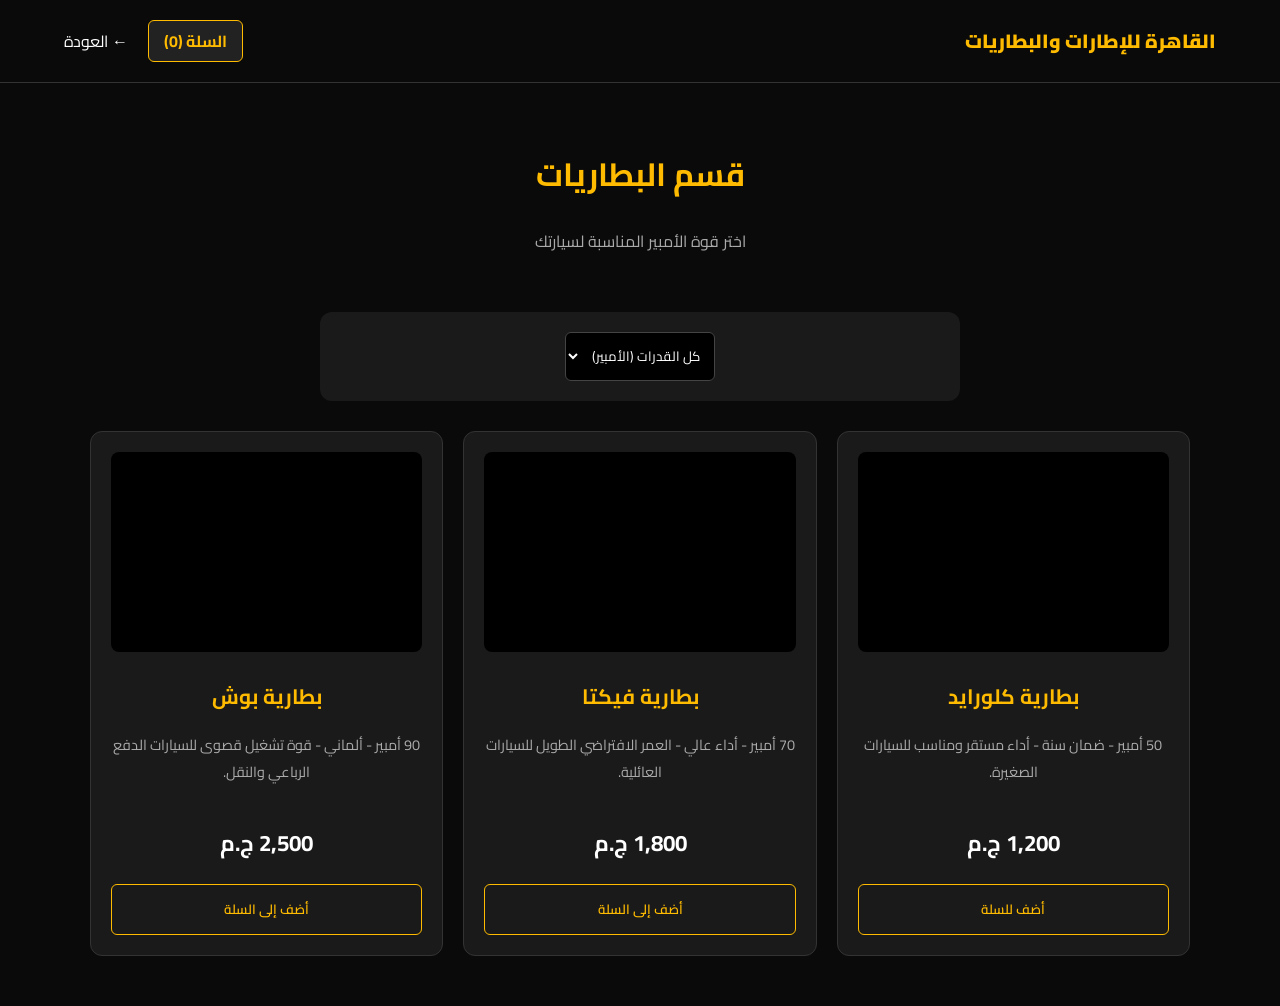
==== batteries.html @ e6e38082 "Add files via upload" ====
<!DOCTYPE html>
<html lang="ar" dir="rtl">
<head>
    <meta charset="UTF-8">
    <meta name="viewport" content="width=device-width, initial-scale=1.0">
    <title>قسم البطاريات - القاهرة للإطارات والبطاريات</title>
    <link href="https://fonts.googleapis.com/css2?family=Cairo:wght@400;600;700;900&display=swap" rel="stylesheet">
    
    <style>
        :root {
            --bg-color: #0a0a0a;
            --card-bg: #1a1a1a;
            --accent-gold: #ffbb00;
            --text-main: #ffffff;
            --text-muted: #aaaaaa;
        }

        body {
            background-color: var(--bg-color);
            color: var(--text-main);
            font-family: 'Cairo', sans-serif;
            margin: 0;
            padding: 0;
        }

        header {
            padding: 20px 5%;
            display: flex;
            justify-content: space-between;
            align-items: center;
            border-bottom: 1px solid #333;
        }

        .header-links {
            display: flex;
            gap: 20px;
            align-items: center;
        }

        .cart-link {
            color: var(--accent-gold);
            text-decoration: none;
            font-weight: 700;
            background: #222;
            padding: 5px 15px;
            border-radius: 6px;
            border: 1px solid var(--accent-gold);
        }

        .section-header { text-align: center; padding: 40px 20px; }
        .section-header h1 { color: var(--accent-gold); }

        /* حاوية الفلتر */
        .filter-container {
            background-color: var(--card-bg);
            padding: 20px;
            max-width: 600px;
            margin: 0 auto 30px;
            border-radius: 12px;
            display: flex;
            gap: 15px;
            justify-content: center;
        }

        select {
            background-color: #000;
            color: white;
            padding: 10px;
            border: 1px solid #444;
            border-radius: 6px;
            cursor: pointer;
            font-family: 'Cairo', sans-serif;
        }

        .products-grid {
            display: grid;
            grid-template-columns: repeat(auto-fit, minmax(280px, 1fr));
            gap: 20px;
            padding: 0 5% 50px;
            max-width: 1100px;
            margin: 0 auto;
        }

        .product-card {
            background-color: var(--card-bg);
            padding: 20px;
            border-radius: 12px;
            text-align: center;
            border: 1px solid #333;
            display: flex;
            flex-direction: column;
            justify-content: space-between;
            transition: transform 0.3s ease, border-color 0.3s ease;
        }

        .product-card:hover {
            transform: translateY(-5px);
            border-color: var(--accent-gold);
        }

        /* تنسيق صورة المنتج */
        .product-image {
            width: 100%;
            height: 200px;
            background-color: #000;
            border-radius: 8px;
            margin-bottom: 15px;
            background-size: cover;
            background-position: center;
        }

        .product-title { 
            color: var(--accent-gold); 
            margin: 10px 0; 
            font-size: 1.3rem;
        }
        
        .product-desc {
            color: var(--text-muted);
            margin: 5px 0 15px;
            font-size: 0.9rem;
        }

        .product-price {
            font-size: 1.4rem;
            font-weight: 700;
            margin-bottom: 20px;
        }

        /* زر الإضافة للسلة */
        .buy-btn {
            background-color: transparent;
            color: var(--accent-gold);
            border: 1px solid var(--accent-gold);
            padding: 12px;
            border-radius: 6px;
            cursor: pointer;
            font-family: 'Cairo', sans-serif;
            font-weight: 600;
            transition: all 0.3s ease;
            width: 100%;
            margin-top: auto;
        }

        .buy-btn:hover {
            background-color: var(--accent-gold);
            color: #000;
        }
    </style>
</head>
<body>
    <audio id="ClikToAdd" src="sound/add.ogg"></audio>
    <header>
        <div style="color: var(--accent-gold); font-weight: 900; font-size: 1.2rem;">القاهرة للإطارات والبطاريات</div>
        <div class="header-links">
            <!-- رابط سلة المشتريات -->
            <a href="cart.html" class="cart-link" id="cartCounter">السلة (0)</a>
            <a href="index.html" style="color:white; text-decoration:none;">&larr; العودة</a>
        </div>
    </header>

    <div class="section-header">
        <h1>قسم البطاريات</h1>
        <p style="color: var(--text-muted);">اختر قوة الأمبير المناسبة لسيارتك</p>
    </div>

    <!-- فلتر البطاريات -->
    <div class="filter-container">
        <select id="ampereFilter" onchange="filterBatteries()">
            <option value="all">كل القدرات (الأمبير)</option>
            <option value="50">50 أمبير</option>
            <option value="70">70 أمبير</option>
            <option value="90">90 أمبير</option>
        </select>
    </div>

    <!-- شبكة بطاريات -->
    <div class="products-grid" id="batteriesGrid">
        
        <!-- قمنا بإضافة onclick="addToCart(this)" للزر -->
        <div class="product-card" data-amp="50">
            <div class="product-image" style="background-image: url('image/batteries.jpg');"></div>
            <h3 class="product-title">بطارية كلورايد</h3>
            <p class="product-desc">50 أمبير - ضمان سنة - أداء مستقر ومناسب للسيارات الصغيرة.</p>
            <p class="product-price">1,200 ج.م</p>
           <button class="buy-btn" onclick="addToCart('بطارية كلورايد', '50 امبير', 1200, 'image/batteries.jpg')">أضف للسلة</button>
        </div>

        <div class="product-card" data-amp="70">
            <div class="product-image" style="background-image: url('image/batteries.jpg');"></div>
            <h3 class="product-title">بطارية فيكتا</h3>
            <p class="product-desc">70 أمبير - أداء عالي - العمر الافتراضي الطويل للسيارات العائلية.</p>
            <p class="product-price">1,800 ج.م</p>
            <button class="buy-btn" onclick="addToCart('بطارية فيكتا', '70 أمبير - أداء عالي', 1800, 'image/batteries.jpg')">أضف إلى السلة</button>
        </div>

        <div class="product-card" data-amp="90">
            <div class="product-image" style="background-image: url('image/batteries.jpg');"></div>
            <h3 class="product-title">بطارية بوش</h3>
            <p class="product-desc">90 أمبير - ألماني - قوة تشغيل قصوى للسيارات الدفع الرباعي والنقل.</p>
            <p class="product-price">2,500 ج.م</p>
            <button class="buy-btn" onclick="addToCart('بطارية بوش', '90 أمبير - أداء عالي', 2500, 'image/batteries.jpg')">أضف إلى السلة</button>
        </div>

    </div>

    <script>
        // جلب عنصر الصوت
        const clikSound = document.getElementById('ClikToAdd');

        // ----------------------------------------------------
        // نظام فلترة البطاريات
        // ----------------------------------------------------
        function filterBatteries() {
            const val = document.getElementById('ampereFilter').value;
            const cards = document.querySelectorAll('.product-card');
            
            cards.forEach(card => {
                const amp = card.getAttribute('data-amp');
                if (val === 'all' || amp === val) {
                    card.style.display = 'flex';
                } else {
                    card.style.display = 'none';
                }
            });
        }

        // ----------------------------------------------------
        // نظام سلة المشتريات (JSON & LocalStorage)
        // ----------------------------------------------------

        // اسم المفتاح الموحد لتخزين السلة لضمان عدم حدوث أخطاء
        const CART_KEY = 'cairo_cart';

        // 1. دالة تحديث عداد السلة في الأعلى
        function updateCartCount() {
            // جلب البيانات من LocalStorage باستخدام المفتاح الموحد
            let cart = JSON.parse(localStorage.getItem(CART_KEY)) || [];
            
            // حساب إجمالي الكميات
            let totalItems = 0;
            cart.forEach(item => {
                // استخدام qty لتتطابق مع الدالة التي تضيف المنتج
                totalItems += item.qty; 
            });

            // تحديث الرقم في الرابط (العداد)
            document.getElementById('cartCounter').innerText = `السلة (${totalItems})`;
        }

        // 2. دالة إضافة المنتج للسلة
        function addToCart(productName, productDesc, productPrice, productImage) {
            // تشغيل الصوت مع إعادته للصفر لتجنب تأخير التشغيل عند النقر السريع المتتالي
            if (clikSound) {
                clikSound.currentTime = 0; 
                clikSound.play();
            }

            // جلب السلة الموجودة باستخدام المفتاح الموحد
            let cart = JSON.parse(localStorage.getItem(CART_KEY)) || [];

            // التحقق لو المنتج تم إضافته سابقاً لزيادة الكمية فقط بدلاً من تكرار العنصر
            let existingItem = cart.find(item => item.name === productName);

            if (existingItem) {
                existingItem.qty += 1;
            } else {
                // إضافة الكائن بالخصائص المتوافقة
                cart.push({
                    name: productName,
                    desc: productDesc,
                    price: productPrice,
                    qty: 1, // توحيد اسم الكمية هنا ليكون qty
                    image: productImage
                });
            }

            // الحفظ في الذاكرة المحلية للمتصفح
            localStorage.setItem(CART_KEY, JSON.stringify(cart));
            
            // تحديث العداد في الأعلى فوراً بعد الإضافة ليظهر الرقم الجديد للمستخدم
            updateCartCount(); 
            
            alert('تم إضافة المنتج بنجاح إلى السلة!');
        }

        // تشغيل التحديث فور تحميل الصفحة ليعرض العدد السابق (إن وُجد)
        window.onload = function() {
            updateCartCount();
        };
    </script>

</body>
</html>
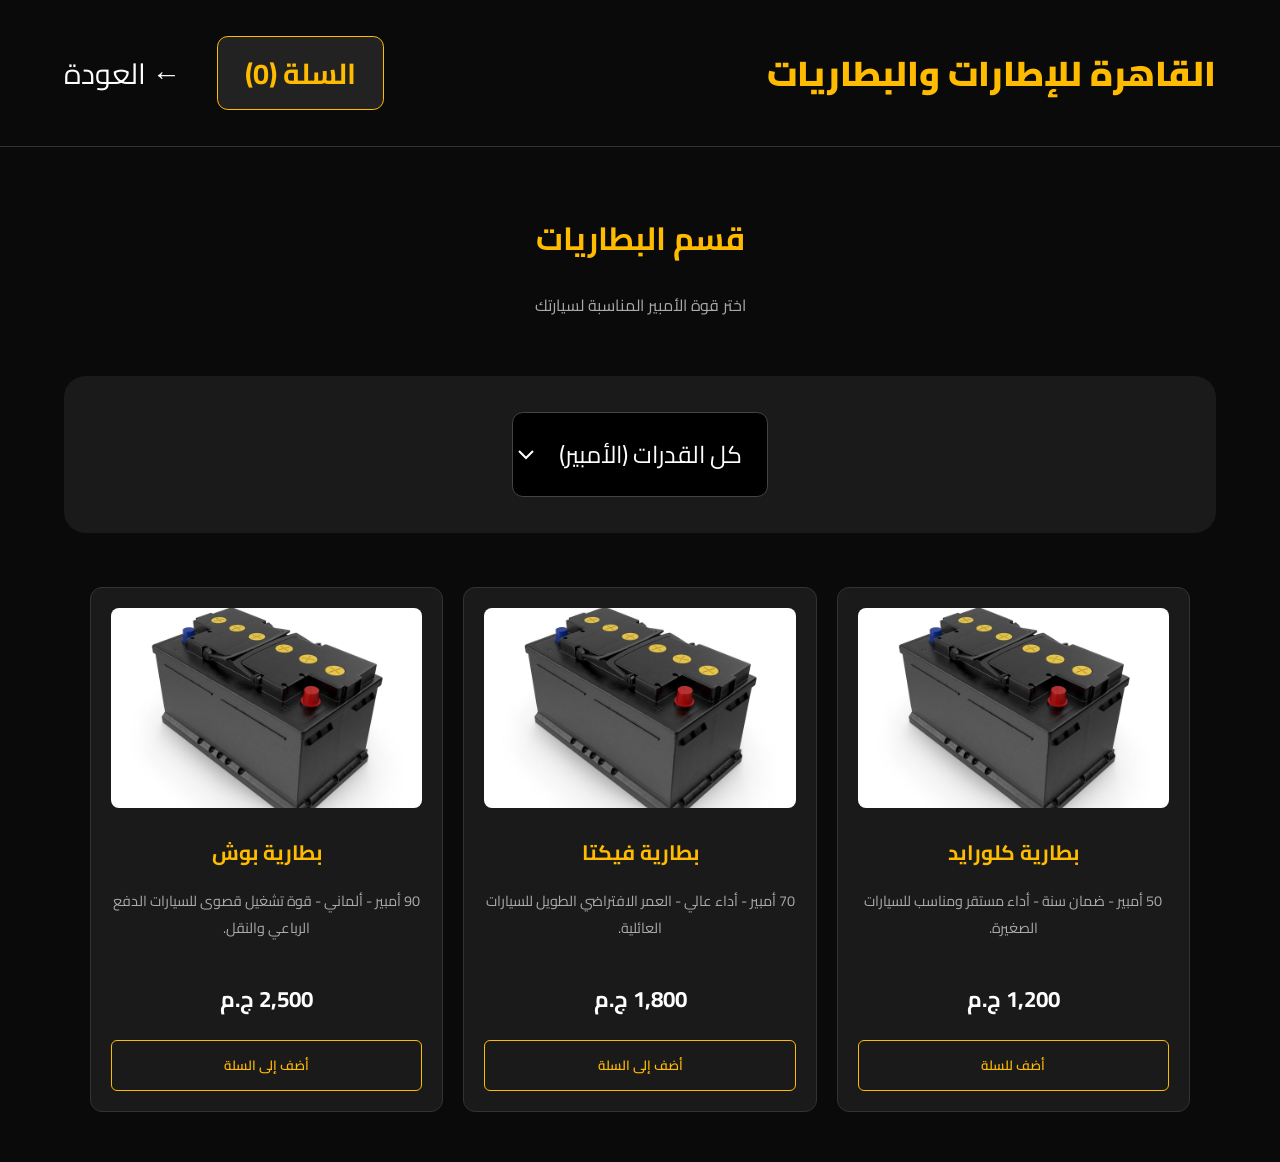
==== commit 9370e006: "Add files via upload" ====
--- a/batteries.html
+++ b/batteries.html
@@ -1,8 +1,8 @@
 <!DOCTYPE html>
 <html lang="ar" dir="rtl">
 <head>
-    <meta charset="UTF-8">
-    <meta name="viewport" content="width=device-width, initial-scale=1.0">
+<meta charset="UTF-8">
+
     <title>قسم البطاريات - القاهرة للإطارات والبطاريات</title>
     <link href="https://fonts.googleapis.com/css2?family=Cairo:wght@400;600;700;900&display=swap" rel="stylesheet">
     
@@ -21,6 +21,7 @@
             font-family: 'Cairo', sans-serif;
             margin: 0;
             padding: 0;
+
         }
 
         header {
@@ -146,6 +147,9 @@
             background-color: var(--accent-gold);
             color: #000;
         }
+        header,.filter-container {
+           zoom: 1.8; /* هذا سيكبر الشريط بنسبة 30% */
+        }
     </style>
 </head>
 <body>
